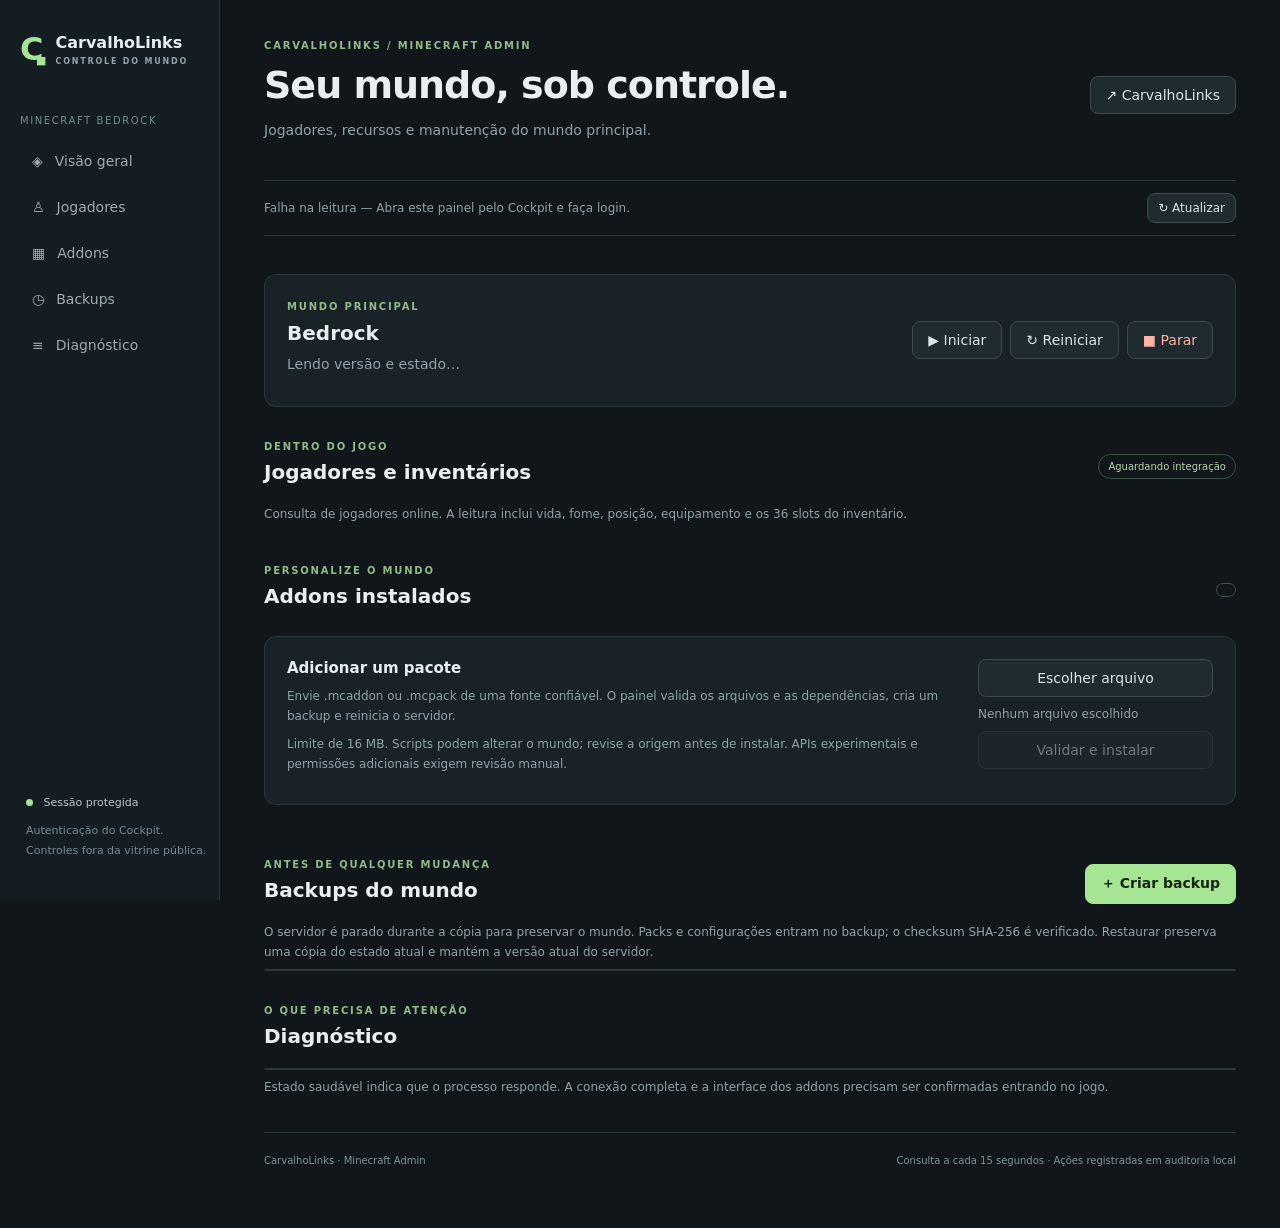
==== index.html @ 5e0f0652 "Publish Minecraft Admin source and document planned CurseForge integration" ====
<!doctype html>
<html lang="pt-BR"><head><meta charset="utf-8"><meta name="viewport" content="width=device-width,initial-scale=1"><meta name="color-scheme" content="dark"><title>CarvalhoLinks · Minecraft Admin</title><link rel="stylesheet" href="style.css"><script src="../base1/cockpit.js"></script><script src="app.js" defer></script></head>
<body><div class="layout"><aside><a class="brand" href="https://github.com/MaCarvalho07/carvalholinks-minecraft-admin" target="_blank" rel="noopener"><b>C<span>■</span></b><strong>CarvalhoLinks<small>CONTROLE DO MUNDO</small></strong></a><div class="side-title">MINECRAFT BEDROCK</div><nav><a href="#overview">◈ <span>Visão geral</span></a><a href="#players">♙ <span>Jogadores</span></a><a href="#addons">▦ <span>Addons</span></a><a href="#backups">◷ <span>Backups</span></a><a href="#diagnostics">≡ <span>Diagnóstico</span></a></nav><div class="secure"><span class="dot"></span> Sessão protegida<p>Autenticação do Cockpit.<br>Controles fora da vitrine pública.</p></div></aside><main><header><div><div class="eyebrow">CARVALHOLINKS / MINECRAFT ADMIN</div><h1>Seu mundo, sob controle.</h1><p>Jogadores, recursos e manutenção do mundo principal.</p></div><a class="outline" target="_blank" rel="noopener" href="https://github.com/MaCarvalho07/carvalholinks-minecraft-admin">↗ CarvalhoLinks</a></header><div class="toolbar"><span id="fresh" role="status">Conectando ao servidor…</span><button id="refresh">↻ Atualizar</button></div><div id="notice" role="alert" hidden></div><div id="busy" role="status" hidden>Operação em andamento. Não feche esta página.</div>
<section id="overview"><div id="metrics" class="metrics"></div><div class="control panel"><div><span class="eyebrow">MUNDO PRINCIPAL</span><h2 id="world">Bedrock</h2><p id="runtime">Lendo versão e estado…</p></div><div class="actions"><button data-action="start">▶ Iniciar</button><button data-action="restart">↻ Reiniciar</button><button data-action="stop" class="danger">■ Parar</button></div></div></section>
<section id="players"><div class="section-head"><div><div class="eyebrow">DENTRO DO JOGO</div><h2>Jogadores e inventários</h2></div><span id="bridge-state" class="tag">Aguardando integração</span></div><p class="hint">Consulta de jogadores online. A leitura inclui vida, fome, posição, equipamento e os 36 slots do inventário.</p><div id="player-list" class="player-list"></div></section>
<section id="addons"><div class="section-head"><div><div class="eyebrow">PERSONALIZE O MUNDO</div><h2>Addons instalados</h2></div><span id="pack-count" class="tag"></span></div><div class="upload panel"><div><h3>Adicionar um pacote</h3><p>Envie .mcaddon ou .mcpack de uma fonte confiável. O painel valida os arquivos e as dependências, cria um backup e reinicia o servidor.</p><p class="hint">Limite de 16 MB. Scripts podem alterar o mundo; revise a origem antes de instalar. APIs experimentais e permissões adicionais exigem revisão manual.</p></div><div><label for="addon-file" class="file-label">Escolher arquivo</label><input id="addon-file" type="file" accept=".mcaddon,.mcpack"><p id="file-name" class="hint">Nenhum arquivo escolhido</p><button id="install" disabled>Validar e instalar</button></div></div><div id="pack-list" class="pack-list"></div></section>
<section id="backups"><div class="section-head"><div><div class="eyebrow">ANTES DE QUALQUER MUDANÇA</div><h2>Backups do mundo</h2></div><button data-action="backup" class="primary">＋ Criar backup</button></div><p class="hint">O servidor é parado durante a cópia para preservar o mundo. Packs e configurações entram no backup; o checksum SHA-256 é verificado. Restaurar preserva uma cópia do estado atual e mantém a versão atual do servidor.</p><div id="backup-list" class="panel"></div></section>
<section id="diagnostics"><div class="section-head"><div><div class="eyebrow">O QUE PRECISA DE ATENÇÃO</div><h2>Diagnóstico</h2></div></div><div id="diagnostic-list" class="panel"></div><p class="hint">Estado saudável indica que o processo responde. A conexão completa e a interface dos addons precisam ser confirmadas entrando no jogo.</p></section><footer>CarvalhoLinks · Minecraft Admin <span>Consulta a cada 15 segundos · Ações registradas em auditoria local</span></footer></main></div>
<dialog id="confirm-dialog"><form method="dialog"><div class="eyebrow">CONFIRMAR OPERAÇÃO</div><h2 id="confirm-title"></h2><p id="confirm-body"></p><div class="actions"><button value="cancel">Cancelar</button><button id="confirm-yes" value="yes" class="primary">Confirmar</button></div></form></dialog></body></html>
---- style.css ----
:root{font-family:Inter,ui-sans-serif,system-ui,-apple-system,sans-serif;color:#e8eef2;background:#101619;color-scheme:dark;font-size:14px;--muted:#91a2ab;--green:#a5e593;--line:#2a373c}*{box-sizing:border-box}body{margin:0;background:#101619;color:#e8eef2}a{color:inherit;text-decoration:none}button,.outline,.file-label{font:inherit;border:1px solid #3d4b50;color:#d9e4e8;background:#202b30;padding:10px 15px;border-radius:8px;cursor:pointer;display:inline-block}button:hover,.outline:hover,.file-label:hover{border-color:#a5e593;color:#d2f6c7;background:#2a3938}button:disabled{opacity:.45;cursor:wait}button.primary{background:#a5e593;border-color:#a5e593;color:#152311;font-weight:650}.danger{color:#ffb3a4}.layout{display:grid;grid-template-columns:220px 1fr;min-height:100vh}aside{padding:30px 20px;border-right:1px solid var(--line);background:#141d21;position:sticky;top:0;height:100vh}.brand{display:flex;gap:12px;align-items:center}.brand b{font-size:32px;color:var(--green);position:relative}.brand b span{font-size:11px;position:absolute;right:-3px;bottom:1px}.brand strong{font-size:16px}.brand small{display:block;font-size:8px;letter-spacing:1.8px;color:var(--muted);margin-top:5px}.side-title{font-size:10px;color:#778c95;letter-spacing:1.6px;margin:47px 0 15px}nav{display:grid;gap:6px}nav a{padding:12px;border-radius:8px;color:#9dabb2;display:flex;gap:12px}nav a:hover{background:#27332e;color:var(--green)}.secure{font-size:11px;position:absolute;bottom:32px;left:26px;color:#bac6cb}.secure p{font-size:11px;color:#758a95;line-height:1.8;margin-top:12px}.dot{display:inline-block;width:7px;height:7px;border-radius:100%;background:var(--green);margin-right:7px}main{max-width:1340px;width:100%;padding:40px 44px}header{display:flex;align-items:center;justify-content:space-between;gap:20px;margin-bottom:30px}.eyebrow{font-size:10px;font-weight:650;letter-spacing:1.8px;color:#92b98a}h1{font-size:clamp(26px,3vw,38px);font-weight:600;letter-spacing:-1px;margin:12px 0}h2{font-size:20px;margin:8px 0;font-weight:600}h3{font-size:15px;margin:0 0 9px}p{color:var(--muted);line-height:1.7;margin:7px 0}header p{font-size:14px}.toolbar{display:flex;justify-content:space-between;align-items:center;border-top:1px solid var(--line);border-bottom:1px solid var(--line);padding:12px 0;font-size:12px;color:var(--muted);margin-bottom:22px}.toolbar button{padding:7px 10px;font-size:12px}section{scroll-margin-top:20px;margin-bottom:34px}.metrics{display:grid;grid-template-columns:repeat(4,1fr);gap:12px;margin-bottom:16px}.metric,.panel,.player,.pack{background:#182227;border:1px solid var(--line);border-radius:12px}.metric{padding:19px}.metric label{display:block;color:var(--muted);font-size:11px}.metric strong{display:block;font-size:24px;font-weight:550;margin-top:9px}.metric small{font-size:10px;color:#82949d}.control{padding:22px;display:flex;justify-content:space-between;align-items:center;gap:20px}.actions{display:flex;gap:8px;flex-wrap:wrap}.section-head{display:flex;justify-content:space-between;align-items:center;gap:15px;margin-bottom:12px}.tag{font-size:10px;padding:6px 9px;border:1px solid #3b5144;color:#b8d5b0;border-radius:20px;white-space:nowrap}.hint{font-size:12px;line-height:1.7}.empty{padding:26px;color:var(--muted);text-align:center;font-size:13px}.upload{display:grid;grid-template-columns:1fr 235px;gap:30px;padding:22px;margin:20px 0}.upload p{font-size:12px}.upload input{position:absolute;width:1px;height:1px;opacity:0}.upload input:focus-visible+.hint{outline:2px solid var(--green)}.file-label{width:100%;text-align:center}.upload button{width:100%}.pack-list{display:grid;grid-template-columns:repeat(2,1fr);gap:10px}.pack{padding:16px;display:flex;justify-content:space-between;align-items:center;gap:15px}.pack h3{font-size:13px;word-break:break-word}.pack p{font-size:11px}.pack button{font-size:11px;padding:8px 10px}.player-list{display:grid;gap:12px}.player{padding:20px}.player-head{display:flex;justify-content:space-between;gap:16px}.player-name{font-weight:650;font-size:17px}.vitals{display:flex;gap:18px;font-size:12px;color:#bed8b7;margin:14px 0}.inventory{display:grid;grid-template-columns:repeat(9,minmax(0,1fr));gap:5px;margin-top:12px}.slot{min-height:59px;border:1px solid #334348;background:#111a1e;border-radius:6px;font-size:9px;padding:6px;overflow-wrap:anywhere;color:#bccbd1;position:relative}.slot.empty-slot{color:#405057}.slot b{display:block;color:#cbefbb;font-size:12px}.slot .slotnum{font-size:8px;color:#637982;display:block;margin-bottom:3px}details summary{cursor:pointer;color:#bdd9b3;font-size:12px}details{margin-top:16px}.backup{display:flex;justify-content:space-between;gap:14px;align-items:center;padding:17px 20px;border-bottom:1px solid var(--line)}.backup:last-child{border-bottom:0}.backup p{font-size:11px;max-width:600px;overflow-wrap:anywhere}.backup button{font-size:11px;padding:7px 10px}.diag{padding:14px 20px;border-bottom:1px solid var(--line);font-size:12px;overflow-wrap:anywhere}.diag:last-child{border-bottom:0}.warn{color:#f4cb8f}.ok{color:var(--green)}#notice,#busy{padding:14px 18px;border-radius:9px;margin:12px 0;font-size:13px;background:#28362a;border:1px solid #4f6f42}#notice.error{background:#382b27;border-color:#7f4e3f;color:#ffcebc}#busy{background:#223237;border-color:#476571}footer{border-top:1px solid var(--line);padding:22px 0;font-size:10px;color:#81959f;display:flex;justify-content:space-between;gap:12px}dialog{background:#1b272c;color:#e4ecef;border:1px solid #495c64;border-radius:14px;padding:28px;max-width:500px;width:90%}dialog::backdrop{background:#030a0dcc}dialog p{margin:16px 0 24px}.stale{opacity:.65}[hidden]{display:none!important}:focus-visible{outline:2px solid var(--green);outline-offset:3px}@media(max-width:1050px){main{padding:28px 22px}.layout{grid-template-columns:180px 1fr}aside{padding:28px 15px}.pack-list{grid-template-columns:1fr}.metrics{grid-template-columns:repeat(2,1fr)}.control{align-items:start;flex-direction:column}.upload{grid-template-columns:1fr}}@media(max-width:680px){.layout{display:block}aside{height:auto;position:static;padding:16px;border-right:0;border-bottom:1px solid var(--line)}.side-title,.secure{display:none}.brand{margin-bottom:14px}nav{display:flex;overflow:auto;gap:4px}nav a{padding:8px;font-size:12px;white-space:nowrap}main{padding:24px 16px}header{align-items:start;flex-direction:column}.metric{padding:15px}.metric strong{font-size:21px}.section-head{align-items:start}.backup{align-items:start;flex-direction:column}.inventory{grid-template-columns:repeat(6,minmax(0,1fr))}.slot{min-height:65px}.vitals{flex-wrap:wrap;gap:10px}footer{flex-direction:column}.player-head{flex-direction:column}}
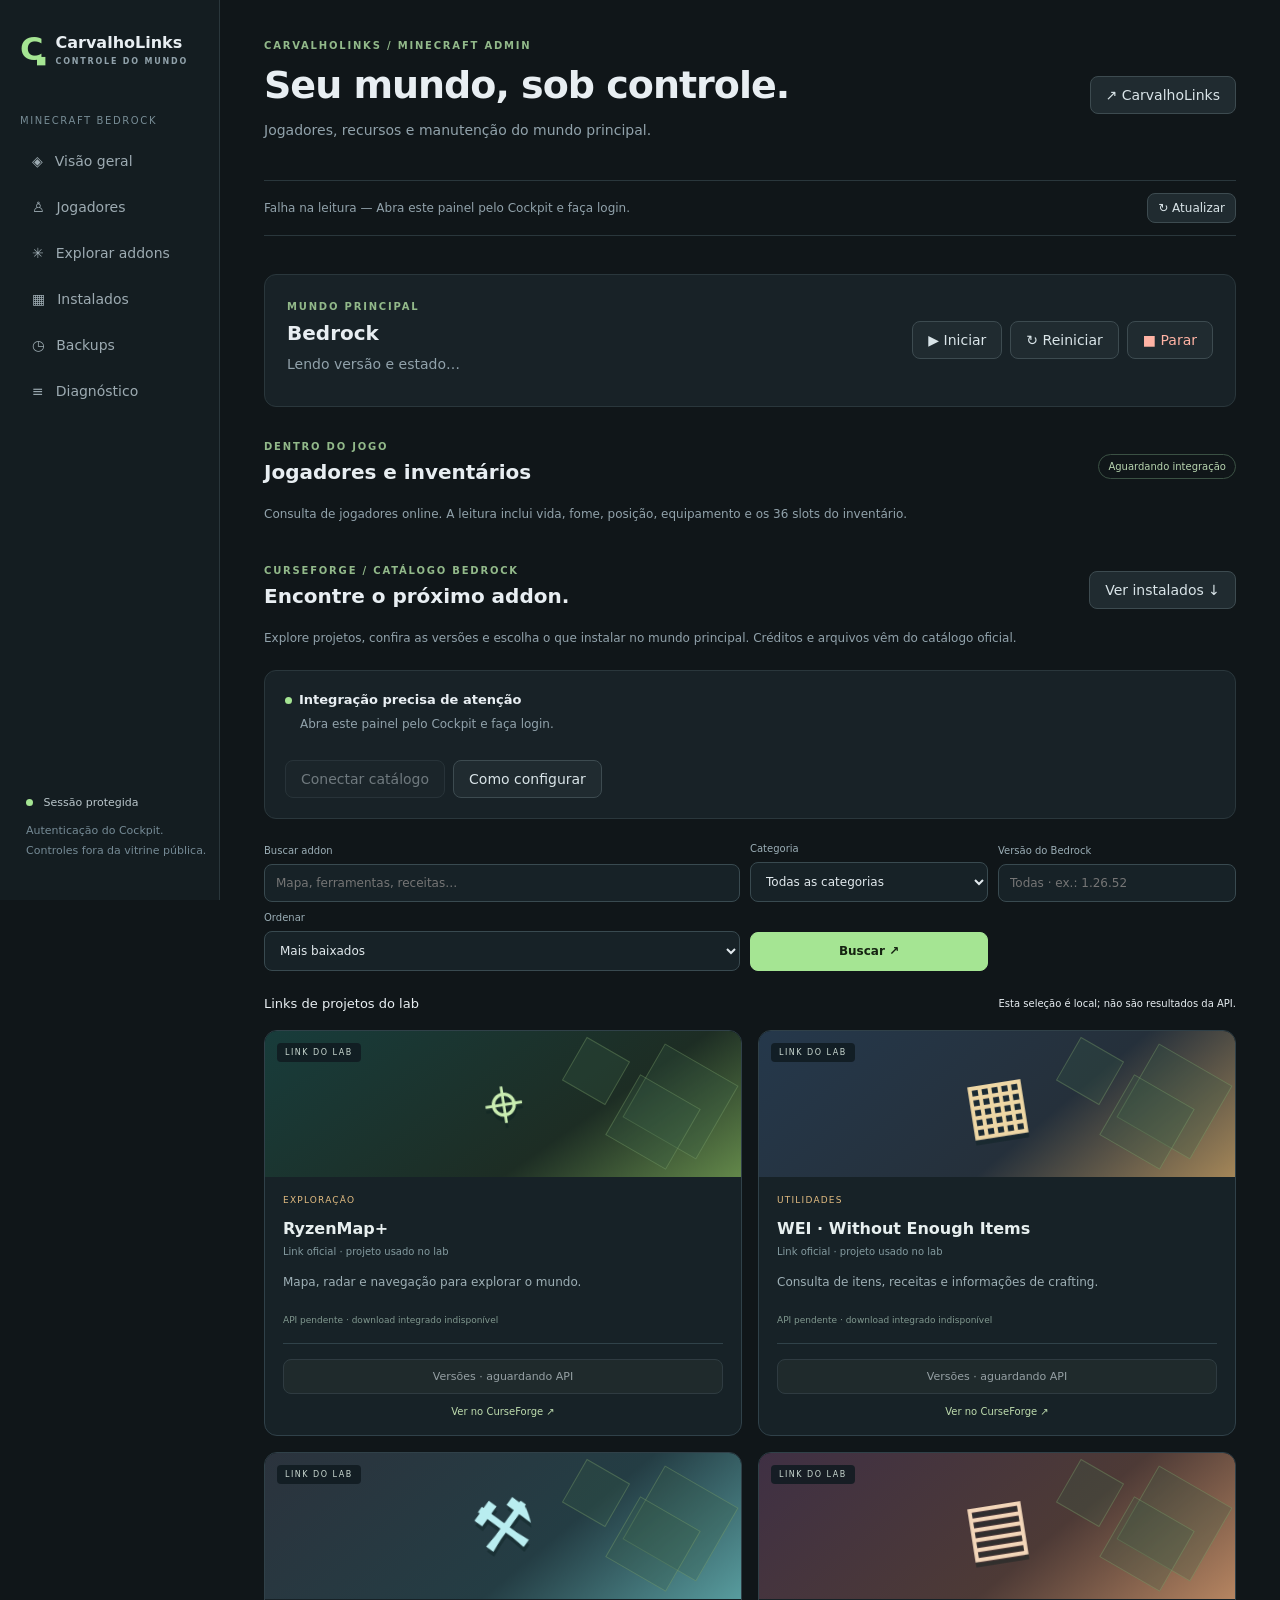
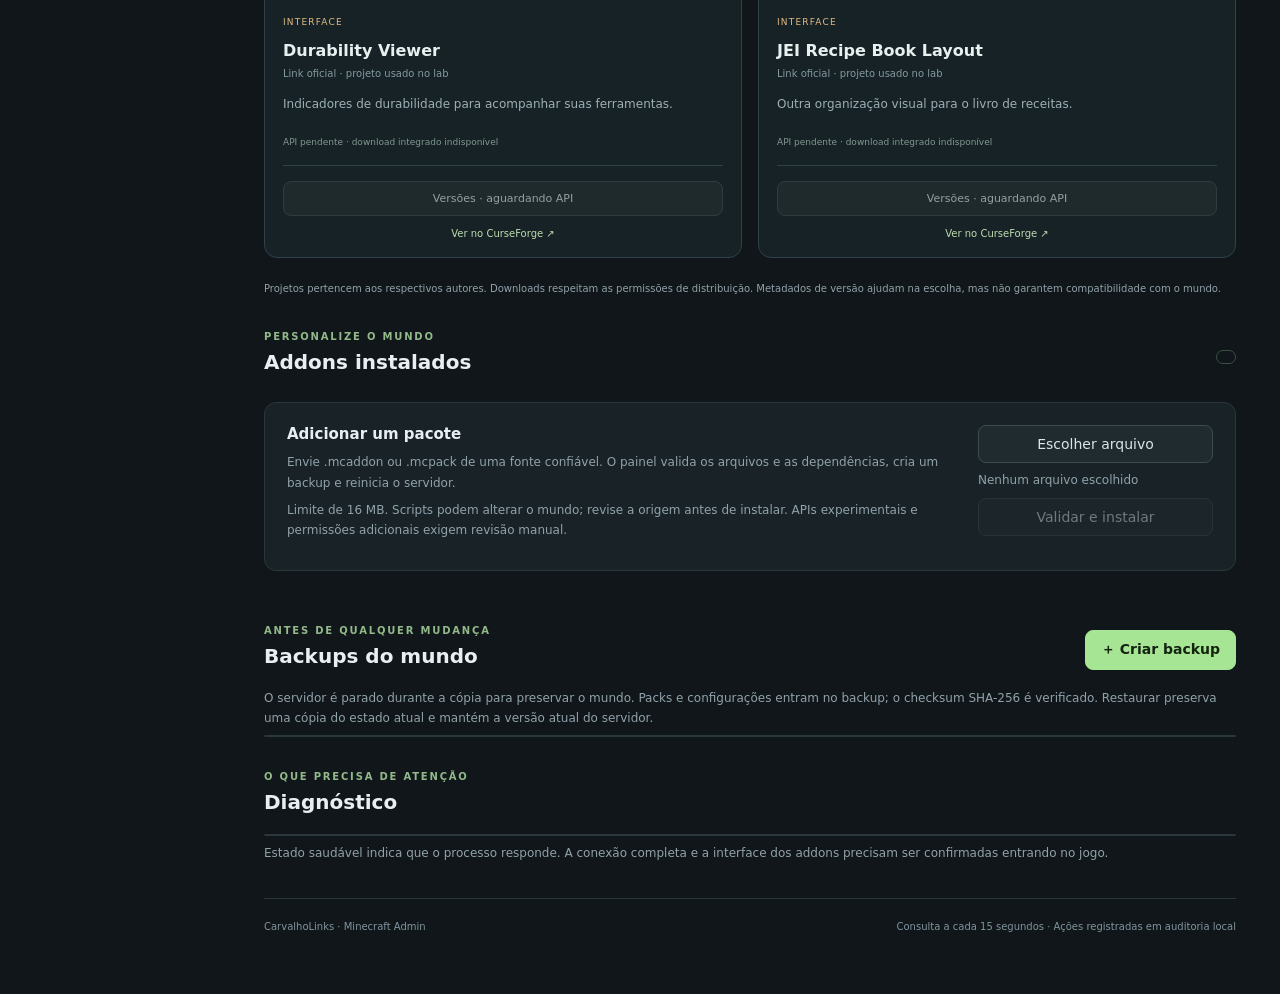
==== commit 97623768: "Add CurseForge catalog UI and authenticated server-side download integration" ====
--- a/index.html
+++ b/index.html
@@ -1,9 +1,17 @@
 <!doctype html>
-<html lang="pt-BR"><head><meta charset="utf-8"><meta name="viewport" content="width=device-width,initial-scale=1"><meta name="color-scheme" content="dark"><title>CarvalhoLinks · Minecraft Admin</title><link rel="stylesheet" href="style.css"><script src="../base1/cockpit.js"></script><script src="app.js" defer></script></head>
-<body><div class="layout"><aside><a class="brand" href="https://github.com/MaCarvalho07/carvalholinks-minecraft-admin" target="_blank" rel="noopener"><b>C<span>■</span></b><strong>CarvalhoLinks<small>CONTROLE DO MUNDO</small></strong></a><div class="side-title">MINECRAFT BEDROCK</div><nav><a href="#overview">◈ <span>Visão geral</span></a><a href="#players">♙ <span>Jogadores</span></a><a href="#addons">▦ <span>Addons</span></a><a href="#backups">◷ <span>Backups</span></a><a href="#diagnostics">≡ <span>Diagnóstico</span></a></nav><div class="secure"><span class="dot"></span> Sessão protegida<p>Autenticação do Cockpit.<br>Controles fora da vitrine pública.</p></div></aside><main><header><div><div class="eyebrow">CARVALHOLINKS / MINECRAFT ADMIN</div><h1>Seu mundo, sob controle.</h1><p>Jogadores, recursos e manutenção do mundo principal.</p></div><a class="outline" target="_blank" rel="noopener" href="https://github.com/MaCarvalho07/carvalholinks-minecraft-admin">↗ CarvalhoLinks</a></header><div class="toolbar"><span id="fresh" role="status">Conectando ao servidor…</span><button id="refresh">↻ Atualizar</button></div><div id="notice" role="alert" hidden></div><div id="busy" role="status" hidden>Operação em andamento. Não feche esta página.</div>
+<html lang="pt-BR"><head><meta charset="utf-8"><meta name="viewport" content="width=device-width,initial-scale=1"><meta name="color-scheme" content="dark"><title>CarvalhoLinks · Minecraft Admin</title><link rel="stylesheet" href="style.css"><link rel="stylesheet" href="catalog.css"><script src="../base1/cockpit.js"></script><script src="app.js" defer></script><script src="catalog.js" defer></script></head>
+<body><div class="layout"><aside><a class="brand" href="https://github.com/MaCarvalho07/carvalholinks-minecraft-admin" target="_blank" rel="noopener"><b>C<span>■</span></b><strong>CarvalhoLinks<small>CONTROLE DO MUNDO</small></strong></a><div class="side-title">MINECRAFT BEDROCK</div><nav><a href="#overview">◈ <span>Visão geral</span></a><a href="#players">♙ <span>Jogadores</span></a><a href="#explore">✳ <span>Explorar addons</span></a><a href="#addons">▦ <span>Instalados</span></a><a href="#backups">◷ <span>Backups</span></a><a href="#diagnostics">≡ <span>Diagnóstico</span></a></nav><div class="secure"><span class="dot"></span> Sessão protegida<p>Autenticação do Cockpit.<br>Controles fora da vitrine pública.</p></div></aside><main><header><div><div class="eyebrow">CARVALHOLINKS / MINECRAFT ADMIN</div><h1>Seu mundo, sob controle.</h1><p>Jogadores, recursos e manutenção do mundo principal.</p></div><a class="outline" target="_blank" rel="noopener" href="https://github.com/MaCarvalho07/carvalholinks-minecraft-admin">↗ CarvalhoLinks</a></header><div class="toolbar"><span id="fresh" role="status">Conectando ao servidor…</span><button id="refresh">↻ Atualizar</button></div><div id="notice" role="alert" hidden></div><div id="busy" role="status" hidden>Operação em andamento. Não feche esta página.</div>
 <section id="overview"><div id="metrics" class="metrics"></div><div class="control panel"><div><span class="eyebrow">MUNDO PRINCIPAL</span><h2 id="world">Bedrock</h2><p id="runtime">Lendo versão e estado…</p></div><div class="actions"><button data-action="start">▶ Iniciar</button><button data-action="restart">↻ Reiniciar</button><button data-action="stop" class="danger">■ Parar</button></div></div></section>
 <section id="players"><div class="section-head"><div><div class="eyebrow">DENTRO DO JOGO</div><h2>Jogadores e inventários</h2></div><span id="bridge-state" class="tag">Aguardando integração</span></div><p class="hint">Consulta de jogadores online. A leitura inclui vida, fome, posição, equipamento e os 36 slots do inventário.</p><div id="player-list" class="player-list"></div></section>
+<section id="explore" aria-label="Explorar addons"><div class="section-head"><div><div class="eyebrow">CURSEFORGE / CATÁLOGO BEDROCK</div><h2>Encontre o próximo addon.</h2></div><a class="outline" href="#addons">Ver instalados ↓</a></div><p class="hint">Explore projetos, confira as versões e escolha o que instalar no mundo principal. Créditos e arquivos vêm do catálogo oficial.</p>
+<div class="cf-connection panel"><div><span id="cf-dot" class="dot"></span><strong id="cf-status">Verificando integração…</strong><p id="cf-description" class="hint"></p></div><div class="actions"><button id="cf-connect">Conectar catálogo</button><button id="cf-help">Como configurar</button></div></div>
+<div id="cf-setup" class="panel cf-setup" hidden><h3>A chave fica somente no servidor</h3><p class="hint">Após a aprovação do CurseForge, salve a chave em <code>~/.config/carvalholinks/curseforge.key</code>, pertencente ao usuário do Cockpit, com permissão <code>600</code>. Não cole a chave no chat, em URLs ou no GitHub.</p><p class="hint">Depois, clique em Conectar catálogo. Nenhum cadastro ou cobrança será aceito automaticamente.</p><a href="https://docs.curseforge.com/rest-api/" target="_blank" rel="noopener noreferrer">Documentação oficial ↗</a></div>
+<form id="cf-search" class="cf-search" role="search"><label><span>Buscar addon</span><input id="cf-query" type="search" maxlength="100" placeholder="Mapa, ferramentas, receitas…"></label><label><span>Categoria</span><select id="cf-category"><option value="">Todas as categorias</option></select></label><label><span>Versão do Bedrock</span><input id="cf-version" placeholder="Todas · ex.: 1.26.52" maxlength="24"></label><label><span>Ordenar</span><select id="cf-sort"><option value="popular">Mais baixados</option><option value="updated">Atualizados recentemente</option><option value="name">Nome</option></select></label><button class="primary" type="submit" id="cf-search-button">Buscar ↗</button></form>
+<div class="cf-result-head"><span id="cf-result-label">Links de projetos do lab</span><span class="hint" id="cf-result-note">Sem consultas à API enquanto a chave estiver pendente.</span></div><div id="cf-error" class="cf-error" role="alert" hidden></div><div id="cf-cards" class="cf-grid"></div><div id="cf-pagination" class="cf-pagination" hidden><button id="cf-prev">← Anterior</button><span id="cf-page"></span><button id="cf-next">Próxima →</button></div><p class="hint cf-credit">Projetos pertencem aos respectivos autores. Downloads respeitam as permissões de distribuição. Metadados de versão ajudam na escolha, mas não garantem compatibilidade com o mundo.</p></section>
+
 <section id="addons"><div class="section-head"><div><div class="eyebrow">PERSONALIZE O MUNDO</div><h2>Addons instalados</h2></div><span id="pack-count" class="tag"></span></div><div class="upload panel"><div><h3>Adicionar um pacote</h3><p>Envie .mcaddon ou .mcpack de uma fonte confiável. O painel valida os arquivos e as dependências, cria um backup e reinicia o servidor.</p><p class="hint">Limite de 16 MB. Scripts podem alterar o mundo; revise a origem antes de instalar. APIs experimentais e permissões adicionais exigem revisão manual.</p></div><div><label for="addon-file" class="file-label">Escolher arquivo</label><input id="addon-file" type="file" accept=".mcaddon,.mcpack"><p id="file-name" class="hint">Nenhum arquivo escolhido</p><button id="install" disabled>Validar e instalar</button></div></div><div id="pack-list" class="pack-list"></div></section>
 <section id="backups"><div class="section-head"><div><div class="eyebrow">ANTES DE QUALQUER MUDANÇA</div><h2>Backups do mundo</h2></div><button data-action="backup" class="primary">＋ Criar backup</button></div><p class="hint">O servidor é parado durante a cópia para preservar o mundo. Packs e configurações entram no backup; o checksum SHA-256 é verificado. Restaurar preserva uma cópia do estado atual e mantém a versão atual do servidor.</p><div id="backup-list" class="panel"></div></section>
 <section id="diagnostics"><div class="section-head"><div><div class="eyebrow">O QUE PRECISA DE ATENÇÃO</div><h2>Diagnóstico</h2></div></div><div id="diagnostic-list" class="panel"></div><p class="hint">Estado saudável indica que o processo responde. A conexão completa e a interface dos addons precisam ser confirmadas entrando no jogo.</p></section><footer>CarvalhoLinks · Minecraft Admin <span>Consulta a cada 15 segundos · Ações registradas em auditoria local</span></footer></main></div>
+<dialog id="cf-dialog"><div class="cf-modal-head"><div><div class="eyebrow">VERSÕES E DOWNLOADS</div><h2 id="cf-project-name">Addon</h2></div><button id="cf-close" aria-label="Fechar detalhes">✕</button></div><p id="cf-project-summary" class="hint"></p><div id="cf-project-info" class="cf-project-info"></div><p class="hint">Selecione o .mcaddon ou os pares de comportamento e recursos da mesma versão. Dependências de outros projetos precisam estar instaladas; o painel confere as referências antes de parar o servidor.</p><div id="cf-files-status" role="status"></div><div id="cf-files" class="cf-files"></div><div class="cf-pagination"><button id="cf-files-prev">← Versões anteriores na lista</button><span id="cf-files-page"></span><button id="cf-files-next">Mais versões →</button></div><div class="cf-modal-footer"><span id="cf-selected" class="hint">Nenhum arquivo selecionado</span><button id="cf-install" class="primary" disabled>Instalar selecionados</button></div></dialog>
+
 <dialog id="confirm-dialog"><form method="dialog"><div class="eyebrow">CONFIRMAR OPERAÇÃO</div><h2 id="confirm-title"></h2><p id="confirm-body"></p><div class="actions"><button value="cancel">Cancelar</button><button id="confirm-yes" value="yes" class="primary">Confirmar</button></div></form></dialog></body></html>
--- a/catalog.css
+++ b/catalog.css
@@ -0,0 +1 @@
+.cf-connection{display:flex;align-items:center;justify-content:space-between;gap:18px;padding:20px;margin:22px 0}.cf-connection strong{font-size:13px}.cf-connection p{margin-left:15px;max-width:700px}.cf-connection .actions{flex-shrink:0}.cf-pending{background:#e5bc7d}.cf-setup{padding:22px;margin-bottom:20px}.cf-setup a{color:#b8e3a4;font-size:12px}.cf-setup code{overflow-wrap:anywhere;color:#d7e4d2}.cf-search{display:grid;grid-template-columns:2fr 1.2fr 1.2fr 1.3fr auto;gap:10px;margin:24px 0;align-items:end}.cf-search label{font-size:10px;color:#9baeb6;display:grid;gap:8px}.cf-search input,.cf-search select{width:100%;min-width:0;background:#172227;border:1px solid #394a50;border-radius:8px;color:#e1e9ed;padding:11px;font:inherit;font-size:12px}.cf-search button{font-size:12px;height:39px;padding:9px 16px}.cf-result-head{display:flex;justify-content:space-between;gap:15px;align-items:center;margin:18px 0;font-size:13px}.cf-result-head>.hint{font-size:10px}.cf-grid{display:grid;grid-template-columns:repeat(3,minmax(0,1fr));gap:16px}.cf-card{border:1px solid #304149;background:#172227;border-radius:13px;overflow:hidden;display:flex;flex-direction:column}.cf-cover{height:146px;position:relative;background:#101a20;overflow:hidden}.cf-cover img{width:100%;height:100%;object-fit:contain;padding:15px;background:radial-gradient(ellipse at center,#33463b,#101a20)}.cf-cover-tag{position:absolute;top:12px;left:12px;padding:5px 8px;border-radius:4px;background:#101b20d9;color:#c9d8d0;font-size:8px;letter-spacing:1.5px}.cf-art{height:100%;background:linear-gradient(145deg,#183c3b,#1d2d24 65%,#63884a);position:relative;display:grid;place-items:center;overflow:hidden}.cf-art span{font-size:70px;line-height:1;color:#c9edb1;z-index:1;text-shadow:0 5px 0 #081f1f66;transform:rotate(-9deg)}.cf-art i{position:absolute;width:85px;height:85px;transform:rotate(30deg);border:1px solid #9cc37c44;right:18px;top:28px;background:#365c4544}.cf-art i:nth-of-type(2){right:53px;top:56px;width:70px;height:70px}.cf-art i:nth-of-type(3){right:120px;top:15px;width:50px;height:50px}.cf-art.craft{background:linear-gradient(140deg,#25384b,#25303b 60%,#a48658)}.cf-art.craft span{color:#eed7a5}.cf-art.tools{background:linear-gradient(140deg,#2b333d,#243d44 60%,#589c9e)}.cf-art.tools span{color:#b9edf0}.cf-art.recipes{background:linear-gradient(140deg,#3f3044,#4d3a36 60%,#b68561)}.cf-art.recipes span{color:#f3d6b9}.cf-card-body{padding:18px;display:flex;flex-direction:column;flex:1}.cf-category-label{font-size:9px;letter-spacing:1.2px;color:#e2bc81;text-transform:uppercase;min-height:13px}.cf-card h3{font-size:16px;line-height:1.4;margin:10px 0 4px;color:#e7efef}.cf-author{font-size:10px;color:#839a9f;line-height:1.6}.cf-card p{font-size:12px;line-height:1.7;color:#9dafb5;display:-webkit-box;-webkit-line-clamp:3;-webkit-box-orient:vertical;overflow:hidden;margin:12px 0 20px}.cf-meta{display:flex;justify-content:space-between;gap:10px;color:#80988f;font-size:9px;line-height:1.6;margin-top:auto;margin-bottom:16px}.cf-card-actions{display:flex;flex-direction:column;gap:12px;padding-top:15px;border-top:1px solid #304249}.cf-card-actions button{font-size:11px}.cf-card-actions a{font-size:10px;color:#bedcae;text-align:center}.cf-card-actions button:disabled{cursor:default;background:#243130;opacity:.65}.cf-pagination{display:flex;justify-content:center;align-items:center;gap:16px;margin:20px 0;color:#98aaa9;font-size:11px}.cf-pagination button{font-size:11px}.cf-credit{margin:22px 0;font-size:10px}.cf-error{padding:15px;border:1px solid #815c40;background:#352b20;border-radius:9px;margin:16px 0;color:#f3d3a7;font-size:12px}#cf-dialog{max-width:850px;width:94%;max-height:90vh;overflow:auto}.cf-modal-head{display:flex;justify-content:space-between;gap:20px;align-items:center}.cf-modal-head button{font-size:16px;line-height:1;padding:9px}.cf-project-info{display:flex;justify-content:space-between;gap:20px;font-size:11px;color:#a1bba3}.cf-project-info a{color:#bee1aa}#cf-files-status{font-size:12px;color:#e1c091;padding:14px 0}.cf-files{display:grid;gap:12px}.cf-file{border:1px solid #3d5057;border-radius:10px;background:#142126;padding:16px;display:grid;gap:12px}.cf-file-choice{display:flex;gap:13px;align-items:flex-start}.cf-file-choice input{margin-top:5px;accent-color:#b5e698}.cf-file-choice strong{display:block;font-size:13px;line-height:1.6}.cf-file-choice small{display:block;font-size:10px;color:#9baeb0;line-height:1.8;overflow-wrap:anywhere}.cf-file>button{justify-self:start;font-size:11px}.cf-deps{font-size:10px;color:#acb9ac;line-height:1.8}.cf-deps button{font-size:10px;padding:4px 7px;margin:4px}.cf-modal-footer{display:flex;justify-content:space-between;align-items:center;gap:20px;border-top:1px solid #3a4d52;padding-top:20px;margin-top:20px}#cf-dialog .hint{font-size:11px}#cf-dialog h2{font-size:23px}@media(max-width:1350px){.cf-grid{grid-template-columns:repeat(2,minmax(0,1fr))}.cf-search{grid-template-columns:2fr 1fr 1fr}.cf-connection{flex-direction:column;align-items:start}.cf-search button{align-self:end}}@media(max-width:700px){.cf-grid{grid-template-columns:1fr}.cf-search{grid-template-columns:1fr 1fr}.cf-search label:first-child{grid-column:span 2}.cf-result-head{align-items:start;flex-direction:column;gap:6px}.cf-connection .actions{flex-wrap:wrap}.cf-modal-footer{flex-direction:column;align-items:start}.cf-cover{height:160px}}
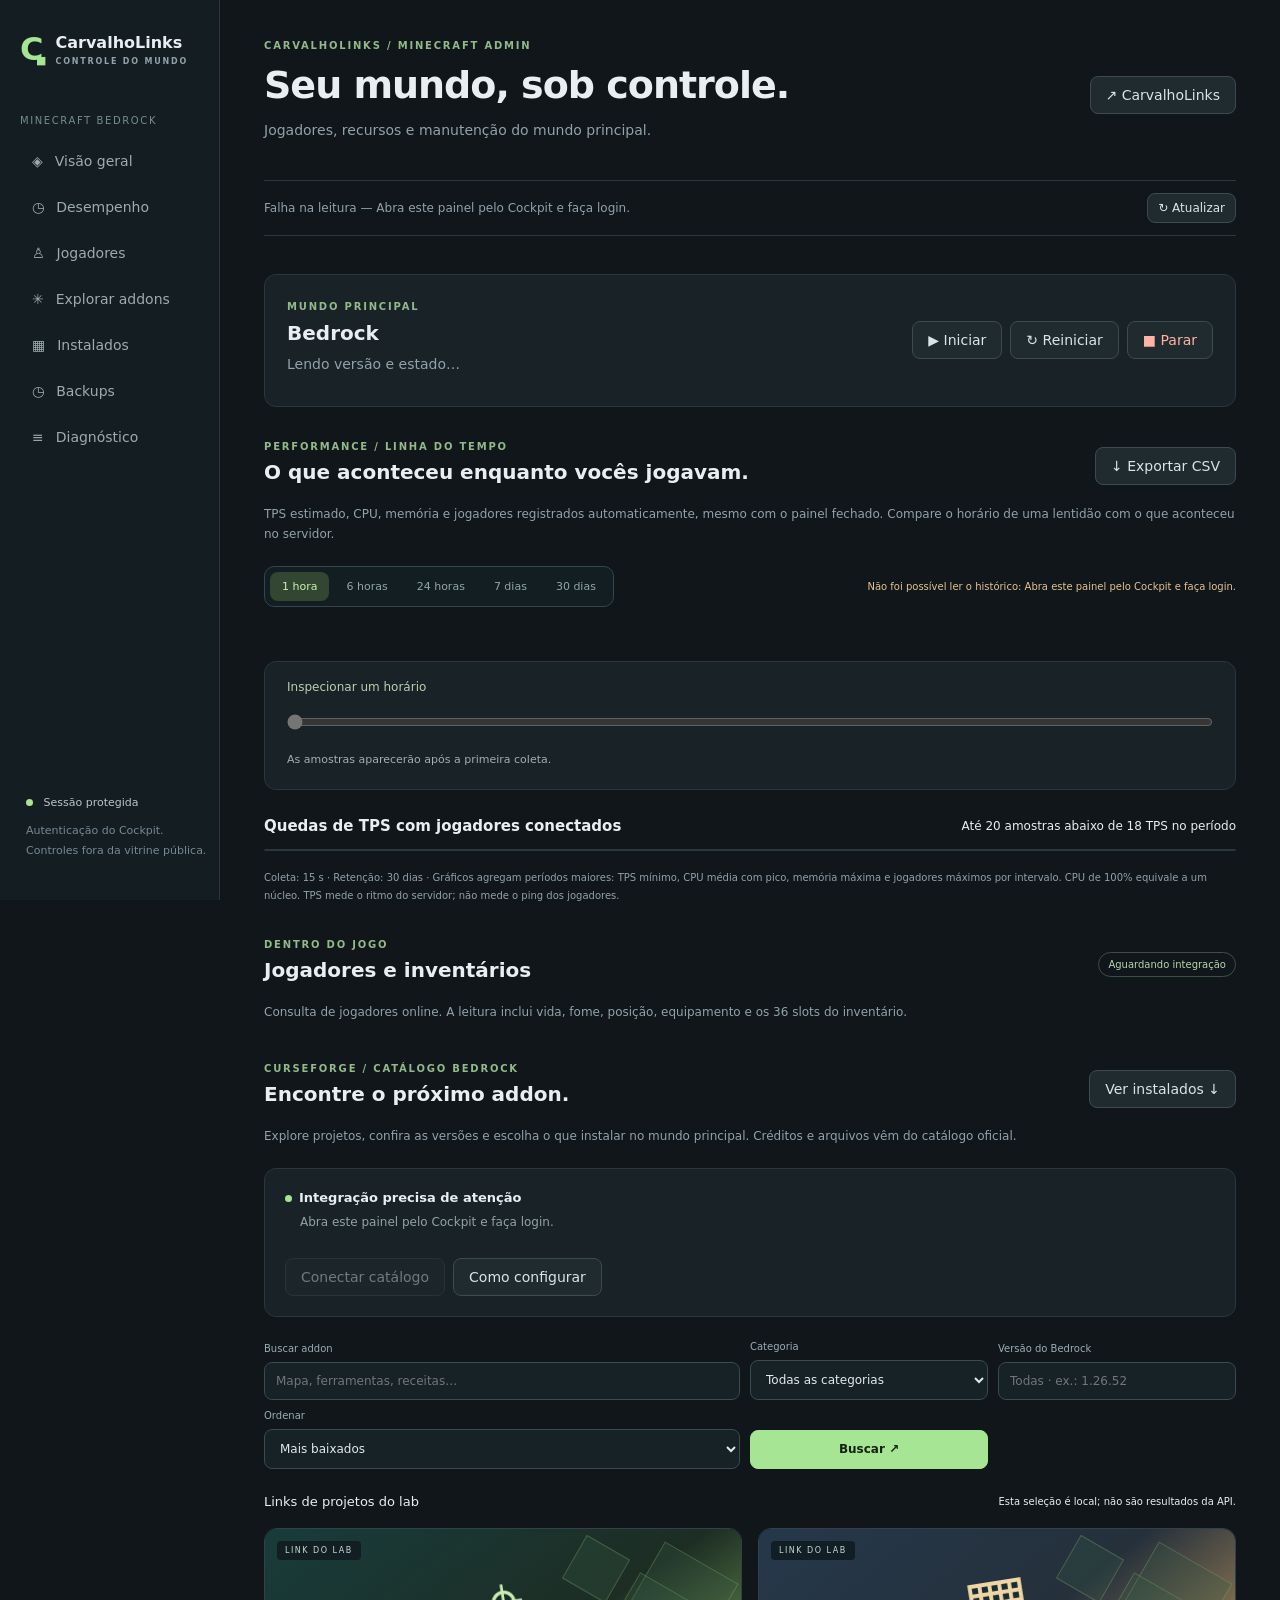
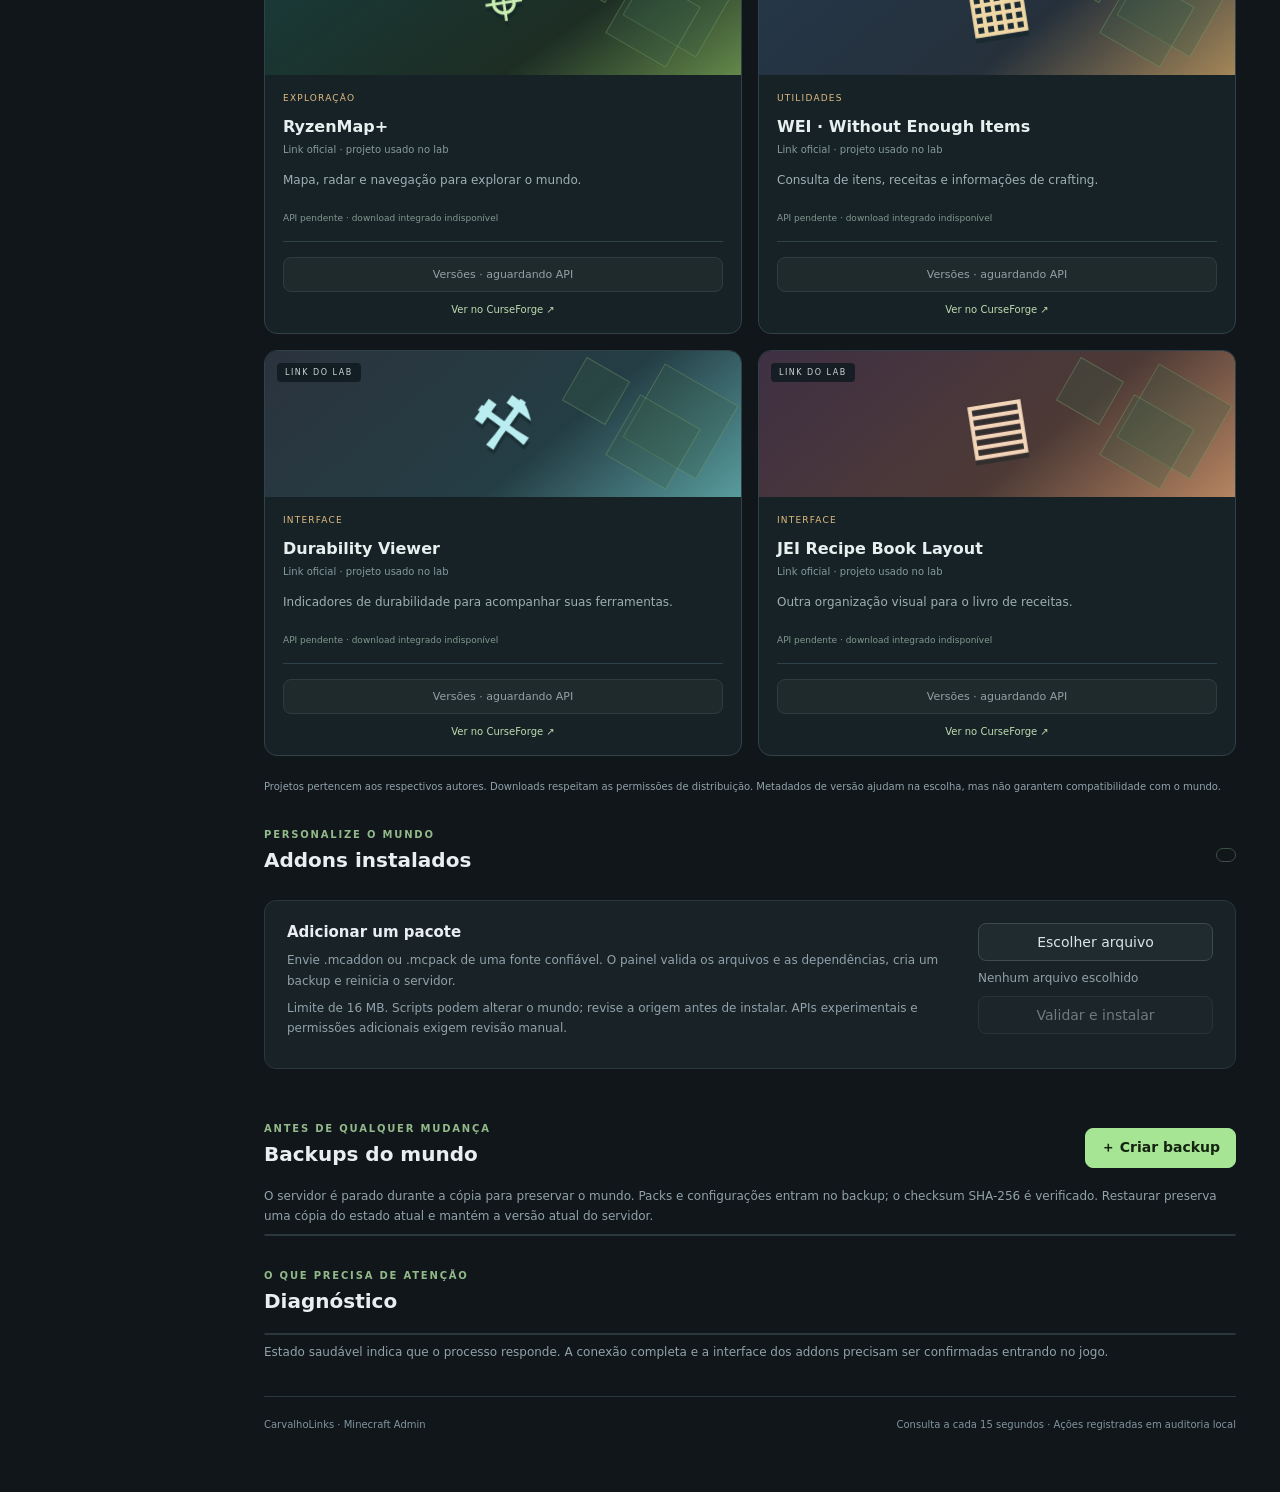
==== commit dfe839f1: "Add private performance history with automatic collection and interactive charts" ====
--- a/index.html
+++ b/index.html
@@ -1,7 +1,9 @@
 <!doctype html>
-<html lang="pt-BR"><head><meta charset="utf-8"><meta name="viewport" content="width=device-width,initial-scale=1"><meta name="color-scheme" content="dark"><title>CarvalhoLinks · Minecraft Admin</title><link rel="stylesheet" href="style.css"><link rel="stylesheet" href="catalog.css"><script src="../base1/cockpit.js"></script><script src="app.js" defer></script><script src="catalog.js" defer></script></head>
-<body><div class="layout"><aside><a class="brand" href="https://github.com/MaCarvalho07/carvalholinks-minecraft-admin" target="_blank" rel="noopener"><b>C<span>■</span></b><strong>CarvalhoLinks<small>CONTROLE DO MUNDO</small></strong></a><div class="side-title">MINECRAFT BEDROCK</div><nav><a href="#overview">◈ <span>Visão geral</span></a><a href="#players">♙ <span>Jogadores</span></a><a href="#explore">✳ <span>Explorar addons</span></a><a href="#addons">▦ <span>Instalados</span></a><a href="#backups">◷ <span>Backups</span></a><a href="#diagnostics">≡ <span>Diagnóstico</span></a></nav><div class="secure"><span class="dot"></span> Sessão protegida<p>Autenticação do Cockpit.<br>Controles fora da vitrine pública.</p></div></aside><main><header><div><div class="eyebrow">CARVALHOLINKS / MINECRAFT ADMIN</div><h1>Seu mundo, sob controle.</h1><p>Jogadores, recursos e manutenção do mundo principal.</p></div><a class="outline" target="_blank" rel="noopener" href="https://github.com/MaCarvalho07/carvalholinks-minecraft-admin">↗ CarvalhoLinks</a></header><div class="toolbar"><span id="fresh" role="status">Conectando ao servidor…</span><button id="refresh">↻ Atualizar</button></div><div id="notice" role="alert" hidden></div><div id="busy" role="status" hidden>Operação em andamento. Não feche esta página.</div>
+<html lang="pt-BR"><head><meta charset="utf-8"><meta name="viewport" content="width=device-width,initial-scale=1"><meta name="color-scheme" content="dark"><title>CarvalhoLinks · Minecraft Admin</title><link rel="stylesheet" href="style.css"><link rel="stylesheet" href="catalog.css"><link rel="stylesheet" href="history.css"><script src="../base1/cockpit.js"></script><script src="app.js" defer></script><script src="catalog.js" defer></script><script src="history.js" defer></script></head>
+<body><div class="layout"><aside><a class="brand" href="https://github.com/MaCarvalho07/carvalholinks-minecraft-admin" target="_blank" rel="noopener"><b>C<span>■</span></b><strong>CarvalhoLinks<small>CONTROLE DO MUNDO</small></strong></a><div class="side-title">MINECRAFT BEDROCK</div><nav><a href="#overview">◈ <span>Visão geral</span></a><a href="#history">◷ <span>Desempenho</span></a><a href="#players">♙ <span>Jogadores</span></a><a href="#explore">✳ <span>Explorar addons</span></a><a href="#addons">▦ <span>Instalados</span></a><a href="#backups">◷ <span>Backups</span></a><a href="#diagnostics">≡ <span>Diagnóstico</span></a></nav><div class="secure"><span class="dot"></span> Sessão protegida<p>Autenticação do Cockpit.<br>Controles fora da vitrine pública.</p></div></aside><main><header><div><div class="eyebrow">CARVALHOLINKS / MINECRAFT ADMIN</div><h1>Seu mundo, sob controle.</h1><p>Jogadores, recursos e manutenção do mundo principal.</p></div><a class="outline" target="_blank" rel="noopener" href="https://github.com/MaCarvalho07/carvalholinks-minecraft-admin">↗ CarvalhoLinks</a></header><div class="toolbar"><span id="fresh" role="status">Conectando ao servidor…</span><button id="refresh">↻ Atualizar</button></div><div id="notice" role="alert" hidden></div><div id="busy" role="status" hidden>Operação em andamento. Não feche esta página.</div>
 <section id="overview"><div id="metrics" class="metrics"></div><div class="control panel"><div><span class="eyebrow">MUNDO PRINCIPAL</span><h2 id="world">Bedrock</h2><p id="runtime">Lendo versão e estado…</p></div><div class="actions"><button data-action="start">▶ Iniciar</button><button data-action="restart">↻ Reiniciar</button><button data-action="stop" class="danger">■ Parar</button></div></div></section>
+<section id="history"><div class="section-head"><div><div class="eyebrow">PERFORMANCE / LINHA DO TEMPO</div><h2>O que aconteceu enquanto vocês jogavam.</h2></div><button id="history-export">↓ Exportar CSV</button></div><p class="hint">TPS estimado, CPU, memória e jogadores registrados automaticamente, mesmo com o painel fechado. Compare o horário de uma lentidão com o que aconteceu no servidor.</p><div class="history-toolbar"><div class="history-periods" role="group" aria-label="Período do histórico"><button data-history-period="1h" aria-pressed="true">1 hora</button><button data-history-period="6h" aria-pressed="false">6 horas</button><button data-history-period="24h" aria-pressed="false">24 horas</button><button data-history-period="7d" aria-pressed="false">7 dias</button><button data-history-period="30d" aria-pressed="false">30 dias</button></div><span id="history-state" role="status">Carregando histórico…</span></div><div id="history-note" class="hint"></div><div id="history-summary" class="metrics"></div><div id="history-charts" class="history-charts"></div><div class="panel history-inspector"><label for="history-cursor">Inspecionar um horário</label><input id="history-cursor" type="range" min="0" max="0" value="0" disabled><div id="history-inspect" role="status">As amostras aparecerão após a primeira coleta.</div></div><div class="section-head history-events-head"><h3>Quedas de TPS com jogadores conectados</h3><span class="hint">Até 20 amostras abaixo de 18 TPS no período</span></div><div id="history-events" class="panel"></div><p class="hint history-footnote">Coleta: 15 s · Retenção: 30 dias · Gráficos agregam períodos maiores: TPS mínimo, CPU média com pico, memória máxima e jogadores máximos por intervalo. CPU de 100% equivale a um núcleo. TPS mede o ritmo do servidor; não mede o ping dos jogadores.</p></section>
+
 <section id="players"><div class="section-head"><div><div class="eyebrow">DENTRO DO JOGO</div><h2>Jogadores e inventários</h2></div><span id="bridge-state" class="tag">Aguardando integração</span></div><p class="hint">Consulta de jogadores online. A leitura inclui vida, fome, posição, equipamento e os 36 slots do inventário.</p><div id="player-list" class="player-list"></div></section>
 <section id="explore" aria-label="Explorar addons"><div class="section-head"><div><div class="eyebrow">CURSEFORGE / CATÁLOGO BEDROCK</div><h2>Encontre o próximo addon.</h2></div><a class="outline" href="#addons">Ver instalados ↓</a></div><p class="hint">Explore projetos, confira as versões e escolha o que instalar no mundo principal. Créditos e arquivos vêm do catálogo oficial.</p>
 <div class="cf-connection panel"><div><span id="cf-dot" class="dot"></span><strong id="cf-status">Verificando integração…</strong><p id="cf-description" class="hint"></p></div><div class="actions"><button id="cf-connect">Conectar catálogo</button><button id="cf-help">Como configurar</button></div></div>
--- a/style.css
+++ b/style.css
@@ -1 +1,2 @@
 :root{font-family:Inter,ui-sans-serif,system-ui,-apple-system,sans-serif;color:#e8eef2;background:#101619;color-scheme:dark;font-size:14px;--muted:#91a2ab;--green:#a5e593;--line:#2a373c}*{box-sizing:border-box}body{margin:0;background:#101619;color:#e8eef2}a{color:inherit;text-decoration:none}button,.outline,.file-label{font:inherit;border:1px solid #3d4b50;color:#d9e4e8;background:#202b30;padding:10px 15px;border-radius:8px;cursor:pointer;display:inline-block}button:hover,.outline:hover,.file-label:hover{border-color:#a5e593;color:#d2f6c7;background:#2a3938}button:disabled{opacity:.45;cursor:wait}button.primary{background:#a5e593;border-color:#a5e593;color:#152311;font-weight:650}.danger{color:#ffb3a4}.layout{display:grid;grid-template-columns:220px 1fr;min-height:100vh}aside{padding:30px 20px;border-right:1px solid var(--line);background:#141d21;position:sticky;top:0;height:100vh}.brand{display:flex;gap:12px;align-items:center}.brand b{font-size:32px;color:var(--green);position:relative}.brand b span{font-size:11px;position:absolute;right:-3px;bottom:1px}.brand strong{font-size:16px}.brand small{display:block;font-size:8px;letter-spacing:1.8px;color:var(--muted);margin-top:5px}.side-title{font-size:10px;color:#778c95;letter-spacing:1.6px;margin:47px 0 15px}nav{display:grid;gap:6px}nav a{padding:12px;border-radius:8px;color:#9dabb2;display:flex;gap:12px}nav a:hover{background:#27332e;color:var(--green)}.secure{font-size:11px;position:absolute;bottom:32px;left:26px;color:#bac6cb}.secure p{font-size:11px;color:#758a95;line-height:1.8;margin-top:12px}.dot{display:inline-block;width:7px;height:7px;border-radius:100%;background:var(--green);margin-right:7px}main{max-width:1340px;width:100%;padding:40px 44px}header{display:flex;align-items:center;justify-content:space-between;gap:20px;margin-bottom:30px}.eyebrow{font-size:10px;font-weight:650;letter-spacing:1.8px;color:#92b98a}h1{font-size:clamp(26px,3vw,38px);font-weight:600;letter-spacing:-1px;margin:12px 0}h2{font-size:20px;margin:8px 0;font-weight:600}h3{font-size:15px;margin:0 0 9px}p{color:var(--muted);line-height:1.7;margin:7px 0}header p{font-size:14px}.toolbar{display:flex;justify-content:space-between;align-items:center;border-top:1px solid var(--line);border-bottom:1px solid var(--line);padding:12px 0;font-size:12px;color:var(--muted);margin-bottom:22px}.toolbar button{padding:7px 10px;font-size:12px}section{scroll-margin-top:20px;margin-bottom:34px}.metrics{display:grid;grid-template-columns:repeat(4,1fr);gap:12px;margin-bottom:16px}.metric,.panel,.player,.pack{background:#182227;border:1px solid var(--line);border-radius:12px}.metric{padding:19px}.metric label{display:block;color:var(--muted);font-size:11px}.metric strong{display:block;font-size:24px;font-weight:550;margin-top:9px}.metric small{font-size:10px;color:#82949d}.control{padding:22px;display:flex;justify-content:space-between;align-items:center;gap:20px}.actions{display:flex;gap:8px;flex-wrap:wrap}.section-head{display:flex;justify-content:space-between;align-items:center;gap:15px;margin-bottom:12px}.tag{font-size:10px;padding:6px 9px;border:1px solid #3b5144;color:#b8d5b0;border-radius:20px;white-space:nowrap}.hint{font-size:12px;line-height:1.7}.empty{padding:26px;color:var(--muted);text-align:center;font-size:13px}.upload{display:grid;grid-template-columns:1fr 235px;gap:30px;padding:22px;margin:20px 0}.upload p{font-size:12px}.upload input{position:absolute;width:1px;height:1px;opacity:0}.upload input:focus-visible+.hint{outline:2px solid var(--green)}.file-label{width:100%;text-align:center}.upload button{width:100%}.pack-list{display:grid;grid-template-columns:repeat(2,1fr);gap:10px}.pack{padding:16px;display:flex;justify-content:space-between;align-items:center;gap:15px}.pack h3{font-size:13px;word-break:break-word}.pack p{font-size:11px}.pack button{font-size:11px;padding:8px 10px}.player-list{display:grid;gap:12px}.player{padding:20px}.player-head{display:flex;justify-content:space-between;gap:16px}.player-name{font-weight:650;font-size:17px}.vitals{display:flex;gap:18px;font-size:12px;color:#bed8b7;margin:14px 0}.inventory{display:grid;grid-template-columns:repeat(9,minmax(0,1fr));gap:5px;margin-top:12px}.slot{min-height:59px;border:1px solid #334348;background:#111a1e;border-radius:6px;font-size:9px;padding:6px;overflow-wrap:anywhere;color:#bccbd1;position:relative}.slot.empty-slot{color:#405057}.slot b{display:block;color:#cbefbb;font-size:12px}.slot .slotnum{font-size:8px;color:#637982;display:block;margin-bottom:3px}details summary{cursor:pointer;color:#bdd9b3;font-size:12px}details{margin-top:16px}.backup{display:flex;justify-content:space-between;gap:14px;align-items:center;padding:17px 20px;border-bottom:1px solid var(--line)}.backup:last-child{border-bottom:0}.backup p{font-size:11px;max-width:600px;overflow-wrap:anywhere}.backup button{font-size:11px;padding:7px 10px}.diag{padding:14px 20px;border-bottom:1px solid var(--line);font-size:12px;overflow-wrap:anywhere}.diag:last-child{border-bottom:0}.warn{color:#f4cb8f}.ok{color:var(--green)}#notice,#busy{padding:14px 18px;border-radius:9px;margin:12px 0;font-size:13px;background:#28362a;border:1px solid #4f6f42}#notice.error{background:#382b27;border-color:#7f4e3f;color:#ffcebc}#busy{background:#223237;border-color:#476571}footer{border-top:1px solid var(--line);padding:22px 0;font-size:10px;color:#81959f;display:flex;justify-content:space-between;gap:12px}dialog{background:#1b272c;color:#e4ecef;border:1px solid #495c64;border-radius:14px;padding:28px;max-width:500px;width:90%}dialog::backdrop{background:#030a0dcc}dialog p{margin:16px 0 24px}.stale{opacity:.65}[hidden]{display:none!important}:focus-visible{outline:2px solid var(--green);outline-offset:3px}@media(max-width:1050px){main{padding:28px 22px}.layout{grid-template-columns:180px 1fr}aside{padding:28px 15px}.pack-list{grid-template-columns:1fr}.metrics{grid-template-columns:repeat(2,1fr)}.control{align-items:start;flex-direction:column}.upload{grid-template-columns:1fr}}@media(max-width:680px){.layout{display:block}aside{height:auto;position:static;padding:16px;border-right:0;border-bottom:1px solid var(--line)}.side-title,.secure{display:none}.brand{margin-bottom:14px}nav{display:flex;overflow:auto;gap:4px}nav a{padding:8px;font-size:12px;white-space:nowrap}main{padding:24px 16px}header{align-items:start;flex-direction:column}.metric{padding:15px}.metric strong{font-size:21px}.section-head{align-items:start}.backup{align-items:start;flex-direction:column}.inventory{grid-template-columns:repeat(6,minmax(0,1fr))}.slot{min-height:65px}.vitals{flex-wrap:wrap;gap:10px}footer{flex-direction:column}.player-head{flex-direction:column}}
+.diagnostic-log{white-space:pre-wrap;overflow-wrap:anywhere;font:11px/1.7 ui-monospace,monospace;color:#95a5ad;margin:14px 0 0;padding:14px;border:1px solid #34454c;border-radius:8px;background:#111a1e}
--- a/history.css
+++ b/history.css
@@ -0,0 +1 @@
+.history-toolbar{display:flex;justify-content:space-between;gap:16px;align-items:center;margin:22px 0 10px;flex-wrap:wrap}.history-periods{display:flex;gap:5px;padding:5px;border:1px solid #34454c;background:#131e23;border-radius:10px}.history-periods button{padding:8px 12px;border:0;background:transparent;color:#91a5ad;font-size:11px}.history-periods button[aria-pressed=true]{background:#324632;color:#ccf1b6}.history-toolbar>span{font-size:10px;color:#91a99d}#history-note{margin:12px 0 20px}#history-summary{margin:18px 0}.history-charts{display:grid;grid-template-columns:repeat(2,minmax(0,1fr));gap:14px}.history-chart{padding:20px 16px 12px;min-width:0}.history-chart header{display:flex;justify-content:space-between;gap:10px;margin:0 0 8px}.history-chart h3{font-size:13px}.history-chart header small{font-size:9px;color:#8ca095}.history-chart svg{display:block;width:100%;height:auto;overflow:visible;touch-action:pan-y}.history-chart svg:focus-visible{outline:2px solid #b8db94}.history-chart .grid{stroke:#2c3e45;stroke-width:1}.history-chart text{fill:#849ca5;font:14px system-ui,sans-serif}.history-chart .series{stroke-width:2.3;fill:none;stroke-linejoin:round}.history-chart .peak{stroke:#ccbb8c;stroke-width:1.1;stroke-dasharray:4 4;fill:none;opacity:.7}.history-chart .sample-dot{stroke:#142126;stroke-width:2}.history-chart .history-mark{stroke:#bcd2bd;stroke-width:1;stroke-dasharray:3 4;opacity:.6}.history-chart .threshold{stroke:#d3a466;stroke-width:1;stroke-dasharray:4 4;opacity:.6}.history-chart .chart-empty{font-size:12px;fill:#91a4a9}.history-inspector{padding:18px 22px;margin-top:16px}.history-inspector label{display:block;color:#b9d0b0;font-size:12px}.history-inspector input{display:block;width:100%;margin:20px 0;accent-color:#add994}.history-inspector #history-inspect{color:#9fb0b7;font-size:11px;line-height:1.9}.history-inspector strong{color:#e0eae8}.history-events-head{margin-top:26px}.history-events-head h3{margin:0}.history-event{display:grid;grid-template-columns:1.5fr repeat(4,1fr);gap:12px;padding:13px 18px;border-bottom:1px solid #2c3d44;font-size:11px;color:#9fafb6}.history-event:last-child{border-bottom:0}.history-event .low{color:#ebc589}.history-event.head{font-size:9px;color:#7e989f;text-transform:uppercase;letter-spacing:1px}.history-footnote{font-size:10px;line-height:1.8;margin:18px 0}.history-warning{color:#e4c395!important}@media(max-width:900px){.history-charts{grid-template-columns:1fr}.history-periods{flex-wrap:wrap}.history-periods button{padding:8px 10px}}@media(max-width:680px){.history-periods{width:100%;justify-content:space-between}.history-event{grid-template-columns:1.3fr repeat(2,1fr);font-size:10px}.history-event span:nth-child(4),.history-event span:nth-child(5){display:none}.history-events-head{align-items:start;flex-direction:column;gap:7px}}
